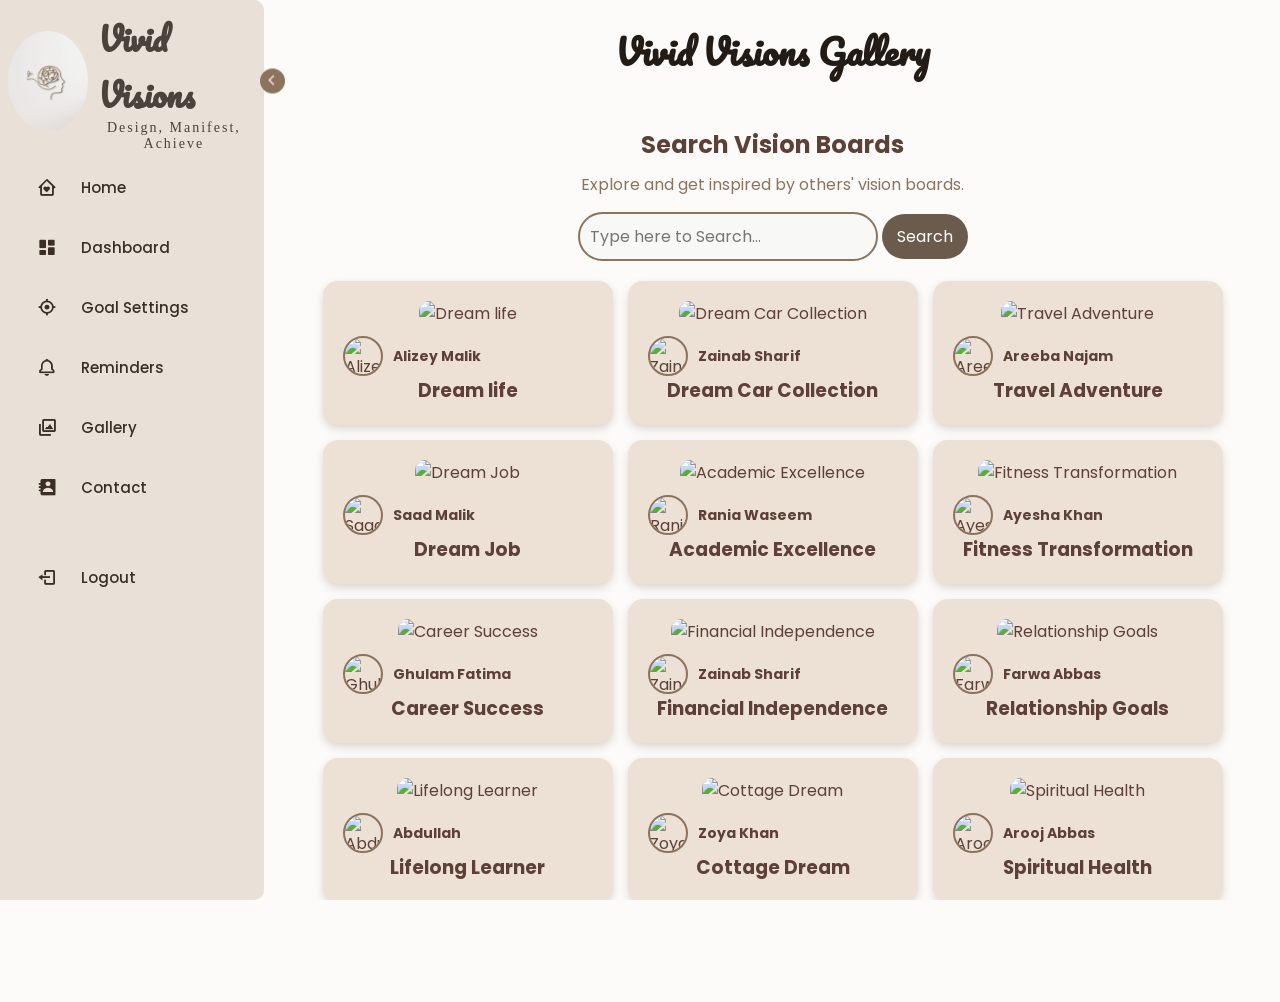
==== gallery.html @ 5e263703 "Add files via upload" ====
<!DOCTYPE html>
<html lang="en">

<head>
    <meta charset="UTF-8">
    <meta name="viewport" content="width=device-width, initial-scale=1.0">
    <title>Vivid Visions Gallery</title>
    <link rel="stylesheet" href="gallery.css">
    <link rel="icon" href="logo.jpg"> 
  <link href='https://unpkg.com/boxicons@2.1.4/css/boxicons.min.css' rel='stylesheet'>
</head>

<body>
    <header class="h">
        <h1>Vivid Visions Gallery</h1>
      </header>

      <!--sidebar-->
          <nav class="sidebar">
            <header>
              <div class="image-text">
                <span class="image">
                  <img src="logo.jpg" alt="logo">
                </span>
                <div class="text header-text">
                  <span class="name">Vivid Visions</span>
                  <span class="profession">Design, Manifest, Achieve</span>
                </div>
              </div>
              <i class='bx bx-chevron-right toggle'></i>
            </header>
        
            <div class="menubar">
              <div class="menu">
                <ul class="menu-links">
                  <li class="nav-link">
                    <a href="index.html">
                      <i class='bx bx-home-heart icon'></i>
                      <span class="text nav-text">Home</span>
                    </a>
                  </li>
                  <li class="nav-link">
                    <a href="#">
                      <i class='bx bxs-dashboard icon'></i>
                      <span class="text nav-text">Dashboard</span>
                    </a>
                  </li>
                  <li class="nav-link">
                    <a href="#">
                      <i class='bx bx-target-lock icon'></i>
                      <span class="text nav-text">Goal Settings</span>
                    </a>
                  </li>
                  <li class="nav-link">
                    <a href="reminder.html">
                      <i class='bx bx-bell icon'></i>
                      <span class="text nav-text">Reminders</span>
                    </a>
                  </li>
                  <li class="nav-link">
                    <a href="#">
                      <i class='bx bx-images icon'></i>
                      <span class="text nav-text">Gallery</span>
                    </a>
                  </li>
                  <li class="nav-link">
                    <a href="#contacts">
                      <i class='bx bxs-contact icon'></i>
                      <span class="text nav-text">Contact</span>
                    </a>
                  </li>
                </ul>
              </div>
              <div class="bottom-content">
                <li class="">
                    <a href="">
                        <i class='bx bx-log-out icon'></i>
                        <span class="text nav-text">Logout</span>
                    </a>
                </li>
            </div>
            </div>
          </nav>

    <!--main-->      
    <main class="home">

        <h3 class="title">Search Vision Boards</h3>
        <p class="subtitle">Explore and get inspired by others' vision boards.</p>

        <div class="search-container">
            <input type="text" id="searchBox" placeholder="Type here to Search..." onkeyup="filterBoards()">
            <button onclick="filterBoards()">Search</button>
        </div>

        <div class="gallery" id="gallery"></div>

        <div id="modal" class="modal">
            <div class="modal-content">
                <span class="close" onclick="closeModal()">&times;</span>
                <img id="modal-image" src="" alt="Vision Board">
                <h3 id="modal-title"></h3>
                <p id="modal-description"></p>
            </div>
        </div>
    </main>

    <script src="gallery.js"></script>
</body>

</html>
---- gallery.css ----
@import url('https://fonts.googleapis.com/css2?family=Poppins:wght@100;200;700;800;900&family=Quicksand:wght@400;500;600&family=Pacifico&display=swap');

* {
  font-family: "Poppins", sans-serif;
  margin: 0;
  padding: 0;
  box-sizing: border-box;
}

html{
  overflow-x: hidden;
}

/*Colors*/
:root {
  --sidebar-color: rgba(231, 222, 211, 0.9);
  --primary-color: #A58D79;
  --primary-hover: #8B735D;
  --text-color: #5C5047;
  --toggle-color: #D2CBC4;
  --shadow-color: rgba(0, 0, 0, 0.1);
}

/*body*/
body {
  background-color: rgba(252, 250, 248, 0.726);
  height: 100vh;
  overflow-x: hidden;
  display: flex;
  flex-direction: column;
  min-height: 100vh;
}

/*header*/
.h {
  z-index: 100;
  top: 0;
  padding: 20px;
  display: flex;
  justify-content: center;
  align-items: center;
  margin-left: 264px;
  width: calc(100% - 264px);
  position: relative;
  border-radius: 0 0 10px 10px;
  transition: all 0.2s ease-in-out;
}

.h h1 {
  color: #221b16;
  font-family: 'Pacifico', sans-serif;
  font-size: 35px;
}

.h.close {
  padding: 30px;
  margin-left: 84px;
  width: calc(100% - 84px);
  transition: all 0.3s ease;
}

/*sidebar*/
.sidebar {
  position: fixed;
  top: 0;
  left: 0;
  height: 100%;
  width: 264px;
  padding: 10px 14px;
  background: rgba(231, 222, 211, 0.9);
  border-radius: 0 10px 10px 0;
  transition: 0.2s ease-in-out;
  z-index: 100;
}

.hidden-sidebar {
  transform: translateX(-100%);
  pointer-events: none;
  transition: transform 0.3s ease-in-out;
}

.sidebar.close {
  position: fixed;
  width: 84px;
  height: 100vh;
  background: rgba(231, 222, 211, 0.9);
  transition: all 0.3s ease;
}

.sidebar .text {
  font-size: 15px;
  font-weight: 500;
  color: #4b423b;
  transition: var(--tran-03);
  opacity: 1;
}

.sidebar.close .text {
  opacity: 0;
}

.sidebar .image {
  min-width: 50px;
  height: 50px;
  display: flex;
  align-items: center;
  justify-content: center;
}

.sidebar li {
  height: 50px;
  margin-top: 10px;
  list-style: none;
  display: flex;
  align-items: center;
  justify-content: flex-start;
}

.sidebar li .icon {
  min-width: 65px;
  font-size: 20px;
  display: flex;
  justify-content: center;
  align-items: center;
  margin-right: 2px;
}

.sidebar li .icon,
.sidebar li .text {
  color: #3a2e25;
  transition: all 0.2S ease;
}

.sidebar header {
  position: relative;
}

.sidebar .image-text img {
  width: 90px;
  height: 100px;
  border-radius: 50%;
  object-fit: cover;
}

.sidebar header .image-text {
  display: flex;
  align-items: center;
}

header .image-text .header-text {
  display: flex;
  flex-direction: column;
  margin-left: 15px;
}

.header-text .name {
  font-weight: 600;
  font-family: 'Pacifico', sans-serif;
  font-size: 32px;
}

.header-text .profession {
  margin-top: -2px;
  font-family: 'Montserrat';
  font-size: 14px;
  letter-spacing: 2px;
  text-align: center;
}

.sidebar header .toggle {
  position: absolute;
  top: 50%;
  right: -35px;
  height: 25px;
  width: 25px;
  background: #8B735D;
  transform: translateY(-50%) rotate(180deg);
  display: flex;
  align-items: center;
  justify-content: center;
  border-radius: 50%;
  color: rgba(231, 222, 211, 0.9);
  font-size: 22px;
  transition: all 0.3S ease;
}

.sidebar.close header .toggle {
  transform: translateY(-50%);
}

.sidebar li a {
  height: 90%;
  width: 110%;
  display: flex;
  align-items: center;
  text-decoration: none;
  border-radius: 6px;
  transition: all 0.4s ease;
}

.sidebar li a:hover {
  background-color: #A58D79;
}

.sidebar li a:hover .icon,
.sidebar li a:hover .text {
  color: rgba(231, 222, 211, 0.9);
  transition-duration: all 0.3s ease;
}

.bottom-content {
  margin-top: 40px;
}

/* Main */
main {
  flex-grow: 1;
  padding: 15px;
  display: flex;
  flex-direction: column;
  align-items: center;
  min-height: 100vh;
  transition: margin-left 0.3s ease-in-out;
  overflow-x: hidden;
}

.home {
  display: flex;
  flex-direction: column;
  align-items: center;
  transition: margin-left 0.3s ease;
  margin-left: 265px;
  width: min(100vw - 265px, 100%);
}

.sidebar.close + .home {
  margin-top: 100px;
  margin-left: 86px;
  width: calc(100% - 86px);
  overflow: auto;
}

/* Title & Subtitle */
.title {
  font-size: 24px;
  font-weight: bold;
  margin: 10px 0;
  color: #5D4037;
}

.subtitle {
  font-size: 1rem;
  color: #8B735D;
  margin-bottom: 15px;
}

/* Search Box */
.search-container {
  margin-bottom: 20px;
}

#searchBox {
  width: 300px;
  padding: 10px;
  font-size: 16px;
  border: 2px solid #8B735D;
  border-radius: 25px;
  outline: none;
  background: #f8f8f7;
  color: #5D4037;
  transition: 0.3s ease-in-out;
}

#searchBox:focus {
  border-color: #5D4037;
  box-shadow: 0 0 5px rgba(93, 64, 55, 0.5);
}

.search-container button {
  padding: 10px 15px;
  background-color: #6b5b4d;
  color: white;
  border: none;
  border-radius: 25px;
  cursor: pointer;
  font-size: 16px;
  transition: 0.3s;
}

.search-container button:hover {
  background-color: #4a3f34;
}

/* Gallery Grid */
.gallery {
  display: grid;
  grid-template-columns: repeat(auto-fit, minmax(250px, 1fr));
  gap: 15px;
  width: 100%;
  max-width: 900px;
  transition: all 0.3s ease;
}

/* Card  */
.card {
  position: relative;
  padding: 20px;
  border-radius: 15px;
  overflow: hidden;
  box-shadow: 0 4px 8px rgba(93, 64, 55, 0.2);
  transition: transform 0.3s ease-in-out;
  cursor: pointer;
  background: #EDE0D4;
  text-align: center;
  color: #5D4037;
}

.card:hover {
  transform: translateY(-5px);
  box-shadow: 0 6px 12px rgba(93, 64, 55, 0.3);
}

.vision-image {
  width: 100%;
  height: 200px;
  object-fit: cover;
  border-radius: 10px;
}

/* Profile */
.profile-container {
  display: flex;
  align-items: center;
  gap: 10px;
  margin-top: 10px;
}

.profile-img {
  width: 40px;
  height: 40px;
  border-radius: 50%;
  border: 2px solid #8B735D;
}

.profile-name {
  font-size: 14px;
  font-weight: bold;
  color: #5D4037;
}

/* Lightbox */
.modal {
  display: none;
  position: fixed;
  top: 0;
  left: 0;
  width: 100%;
  height: 100%;
  background: rgba(0, 0, 0, 0.8);
  justify-content: center;
  align-items: center;
}

.modal-content {
  background: #FAF3E0;
  padding: 20px;
  border-radius: 10px;
  text-align: center;
  color: #5D4037;
}

.modal img {
  width: 300px;
  border-radius: 10px;
}

.modal h3 {
  font-size: 18px;
  font-weight: 600;
  color: #5D4037;
  margin-bottom: 10px;
  margin-top: 10px;
}

.modal p {
  color: #5D4037;
  font-weight: 500;
}

/* Close Button */
.close {
  position: absolute;
  top: 10px;
  right: 15px;
  font-size: 18px;
  color: #8B735D;
  cursor: pointer;
  transition: color 0.3s;
}

.close:hover {
  color: #5D4037;
}

/* Animations */
@keyframes fadeIn {
  from {
    opacity: 0;
  }

  to {
    opacity: 1;
  }
}
/* Responsiveness */
/* === Responsive Design Improvements === */

/* Tablet Landscape (992px - 1200px) */
@media (max-width: 1200px) {
  .gallery {
    grid-template-columns: repeat(auto-fill, minmax(220px, 1fr));
    max-width: 800px;
  }
  
  .sidebar {
    width: 240px;
  }
  
  .home {
    margin-left: 240px;
    width: calc(100% - 240px);
  }
}

/* Tablet Portrait (768px - 992px) */
@media (max-width: 992px) {
  .sidebar {
    width: 220px;
  }
  
  .sidebar.close {
    width: 70px;
  }
  
  .home {
    margin-left: 220px;
    width: calc(100% - 220px);
  }
  
  .sidebar.close + .home {
    margin-left: 70px;
    width: calc(100% - 70px);
  }
  
  .h {
    margin-left: 220px;
    width: calc(100% - 220px);
  }
  
  .h.close {
    margin-left: 70px;
    width: calc(100% - 70px);
  }
  
  .title {
    font-size: 20px;
  }
  
  #searchBox {
    width: 250px;
  }
}

/* Mobile Landscape (576px - 768px) */
@media (max-width: 768px) {
  .sidebar {
    transform: translateX(-100%);
    transition: transform 0.3s ease;
    width: 260px;
  }
  
  .sidebar.active {
    transform: translateX(0);
  }
  
  .sidebar.close {
    width: 70px;
  }
  
  .home, 
  .sidebar.close + .home {
    margin-left: 0 !important;
    width: 100% !important;
    padding-top: 80px;
  }
  
  .h, 
  .h.close {
    margin-left: 0;
    width: 100%;
    position: fixed;
    top: 0;
    z-index: 99;
    background: rgba(252, 250, 248, 0.95);
    box-shadow: 0 2px 10px rgba(0,0,0,0.1);
  }
  
  .sidebar header .toggle {
    position: fixed;
    top: 25px;
    left: 20px;
    z-index: 101;
    transform: translateY(0) rotate(0deg);
    background: #8B735D;
  }
  
  .sidebar.active header .toggle {
    left: 240px;
  }
  
  .sidebar.close.active header .toggle {
    left: 60px;
  }
  
  .gallery {
    grid-template-columns: repeat(auto-fill, minmax(200px, 1fr));
    padding: 0 15px;
  }
  
  .search-container {
    flex-direction: column;
    align-items: center;
  }
  
  #searchBox {
    width: 100%;
    max-width: 300px;
  }
}

/* Mobile Portrait (up to 576px) */
@media (max-width: 576px) {
  .h h1 {
    font-size: 28px;
  }
  
  .gallery {
    grid-template-columns: 1fr;
  }
  
  .card {
    width: 100%;
    max-width: 100%;
  }
  
  .modal-content {
    width: 95%;
    padding: 15px;
  }
  
  .modal img {
    width: 100%;
    max-width: 280px;
  }
  
  .title {
    font-size: 18px;
    text-align: center;
  }
  
  .subtitle {
    text-align: center;
  }
}

/* Mobile Menu Overlay */
.mobile-menu-overlay {
  display: none;
  position: fixed;
  top: 0;
  left: 0;
  width: 100%;
  height: 100%;
  background: rgba(0,0,0,0.5);
  z-index: 98;
}

.sidebar.active ~ .mobile-menu-overlay {
  display: block;
}

/* Smooth transitions */
.sidebar,
.home,
.h,
.card {
  transition: all 0.3s cubic-bezier(0.4, 0, 0.2, 1);
}
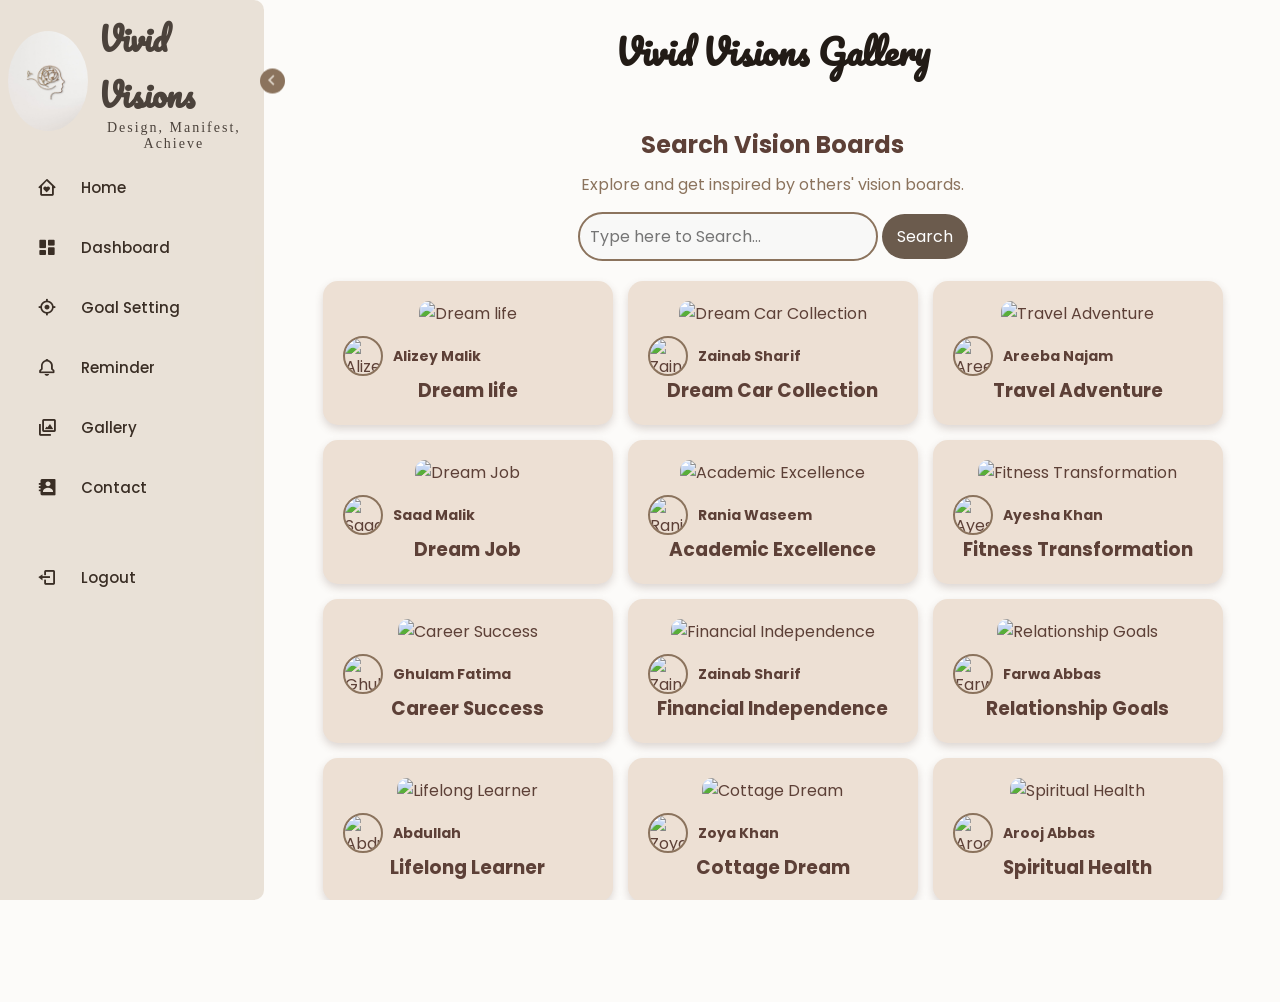
==== commit 0b84b38f: "Update gallery.html" ====
--- a/gallery.html
+++ b/gallery.html
@@ -34,7 +34,7 @@
               <div class="menu">
                 <ul class="menu-links">
                   <li class="nav-link">
-                    <a href="index.html">
+                    <a href="#">
                       <i class='bx bx-home-heart icon'></i>
                       <span class="text nav-text">Home</span>
                     </a>
@@ -48,13 +48,13 @@
                   <li class="nav-link">
                     <a href="#">
                       <i class='bx bx-target-lock icon'></i>
-                      <span class="text nav-text">Goal Settings</span>
+                      <span class="text nav-text">Goal Setting</span>
                     </a>
                   </li>
                   <li class="nav-link">
                     <a href="reminder.html">
                       <i class='bx bx-bell icon'></i>
-                      <span class="text nav-text">Reminders</span>
+                      <span class="text nav-text">Reminder</span>
                     </a>
                   </li>
                   <li class="nav-link">
@@ -108,4 +108,4 @@
     <script src="gallery.js"></script>
 </body>
 
-</html>+</html>
